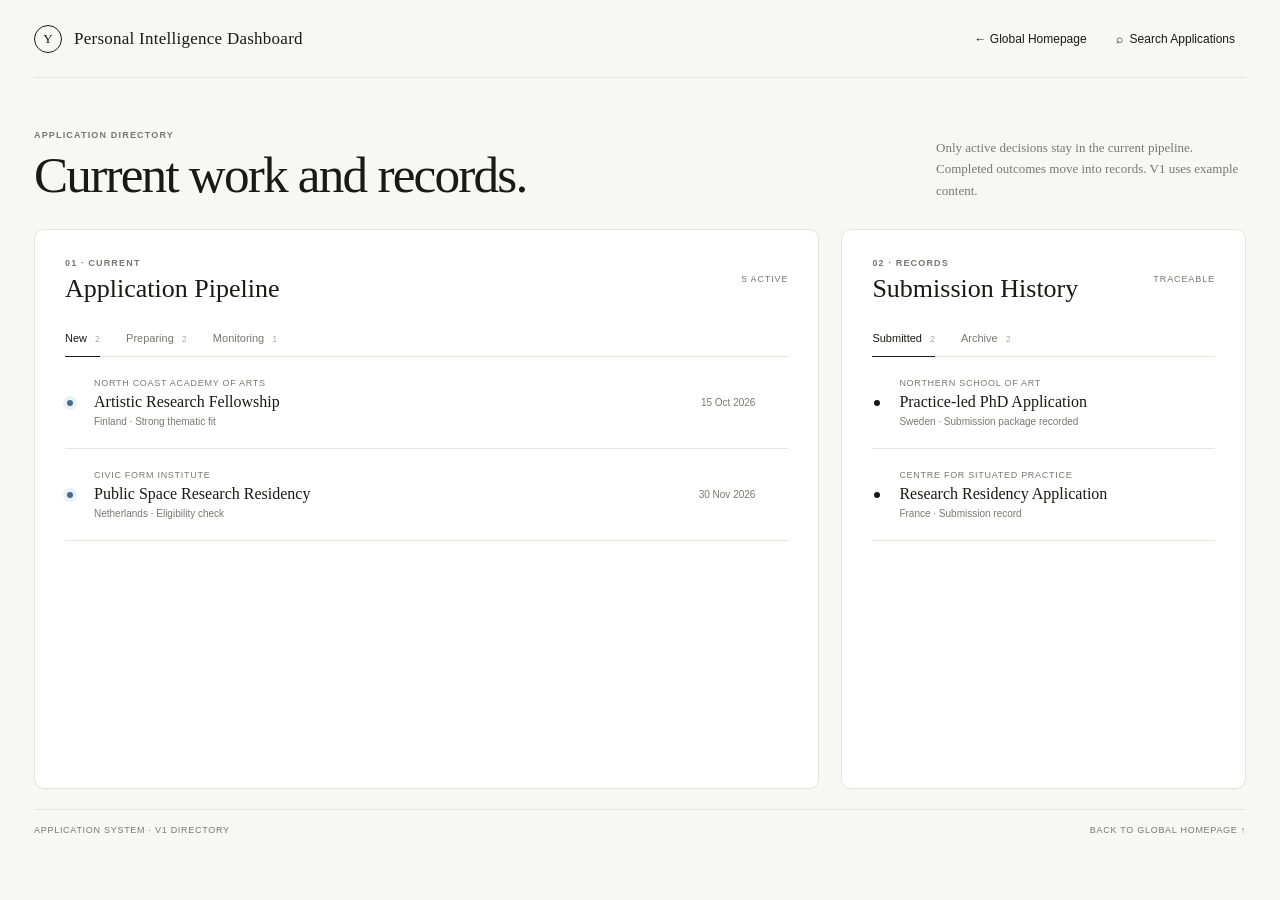
==== application.html @ 44c5dfca "Add Application directory V1 with example records" ====
<!doctype html>
<html lang="en">
<head>
  <meta charset="UTF-8" />
  <meta name="viewport" content="width=device-width, initial-scale=1.0" />
  <meta name="description" content="Application directory for current opportunities and completed records." />
  <title>Application — Personal Intelligence Dashboard</title>
  <link rel="stylesheet" href="styles.css" />
</head>
<body>
  <main class="dashboard-shell application-page">
    <header class="global-header">
      <a class="brand brand-link" href="index.html"><span class="brand-mark">Y</span><h1>Personal Intelligence Dashboard</h1></a>
      <nav><a class="nav-button back-home" href="index.html">← Global Homepage</a><button class="nav-button" id="directory-search-open" type="button"><span aria-hidden="true">⌕</span> Search Applications</button></nav>
    </header>

    <section class="directory-intro">
      <div><p class="eyebrow">Application directory</p><h2>Current work and records.</h2></div>
      <p>Only active decisions stay in the current pipeline. Completed outcomes move into records. V1 uses example content.</p>
    </section>

    <div class="application-directory-grid">
      <section class="module directory-module current-module">
        <div class="directory-module-header">
          <div><p class="eyebrow">01 · Current</p><h3>Application Pipeline</h3></div>
          <span class="directory-count" id="active-count">5 active</span>
        </div>
        <div class="directory-tabs" role="tablist" aria-label="Current application stages">
          <button class="directory-tab active" type="button" role="tab" aria-selected="true" data-stage="new">New <span>2</span></button>
          <button class="directory-tab" type="button" role="tab" aria-selected="false" data-stage="preparing">Preparing <span>2</span></button>
          <button class="directory-tab" type="button" role="tab" aria-selected="false" data-stage="monitoring">Monitoring <span>1</span></button>
        </div>
        <div class="application-list" id="current-list"></div>
      </section>

      <section class="module directory-module records-module">
        <div class="directory-module-header">
          <div><p class="eyebrow">02 · Records</p><h3>Submission History</h3></div>
          <span class="directory-count">Traceable</span>
        </div>
        <div class="directory-tabs record-tabs" role="tablist" aria-label="Application records">
          <button class="directory-tab active" type="button" role="tab" aria-selected="true" data-record="submitted">Submitted <span>2</span></button>
          <button class="directory-tab" type="button" role="tab" aria-selected="false" data-record="archive">Archive <span>2</span></button>
        </div>
        <div class="application-list record-list" id="record-list"></div>
      </section>
    </div>

    <footer class="directory-footer"><p>Application System · V1 directory</p><a href="index.html">Back to Global Homepage ↑</a></footer>
  </main>

  <div class="overlay-backdrop" id="directory-search" hidden>
    <section class="search-panel" role="dialog" aria-modal="true" aria-label="Search applications">
      <div class="search-input-wrap"><span>⌕</span><input id="directory-search-input" type="search" placeholder="Search institution, country, or status…" /><button id="directory-search-close" type="button" aria-label="Close">×</button></div>
      <div class="search-results" id="directory-search-results"><p>Search the current directory and records.</p></div>
      <div class="search-footer"><span>Application only</span><p>Keyword retrieval</p></div>
    </section>
  </div>

  <div class="overlay-backdrop detail-backdrop" id="application-detail" hidden>
    <section class="application-detail-panel" role="dialog" aria-modal="true" aria-labelledby="application-detail-title">
      <div class="application-detail-topline">
        <p class="eyebrow" id="application-detail-stage">Application</p>
        <button id="application-detail-close" type="button" aria-label="Close application details">×</button>
      </div>
      <p class="application-detail-institution" id="application-detail-institution"></p>
      <h3 id="application-detail-title"></h3>
      <div class="application-detail-meta">
        <div><span>Location</span><strong id="application-detail-place"></strong></div>
        <div><span>Date</span><strong id="application-detail-date"></strong></div>
      </div>
      <div class="application-detail-section">
        <span>Status note</span>
        <p id="application-detail-note"></p>
      </div>
      <div class="application-detail-section">
        <span>Next step</span>
        <p id="application-detail-next"></p>
      </div>
      <p class="application-detail-example">Example content · Personal records will remain local in the formal version.</p>
    </section>
  </div>
  <script src="application.js"></script>
</body>
</html>
---- styles.css ----
:root{--paper:#f7f7f4;--surface:#fff;--ink:#191917;--muted:#777773;--line:#e5e5df;--line-dark:#d6d6cf;--blue:#426c8b;--blue-soft:#eaf1f5;--amber:#9a702f;--amber-soft:#f5efe3;--radius:10px}*{box-sizing:border-box}html,body{margin:0;min-height:100%;background:var(--paper);color:var(--ink)}body{font-family:Arial,Helvetica,sans-serif;-webkit-font-smoothing:antialiased}button,input,textarea{font:inherit}button{color:inherit}.dashboard-shell{min-height:100vh;padding:0 34px 30px}.global-header{height:78px;display:flex;align-items:center;justify-content:space-between;border-bottom:1px solid var(--line)}.brand,.global-header nav,.nav-button,.capture-heading,.quiet-action,.open-link{display:flex;align-items:center}.brand{gap:12px}.brand-mark{width:28px;height:28px;border:1px solid var(--ink);border-radius:50%;display:grid;place-items:center;font-family:Georgia,serif;font-size:13px}.brand h1{margin:0;font-family:Georgia,"Times New Roman",serif;font-size:17px;font-weight:400;letter-spacing:.015em}.global-header nav{gap:7px}.nav-button{border:0;background:transparent;padding:9px 11px;gap:7px;border-radius:7px;font-size:12px;cursor:pointer}.nav-button:hover{background:#eeeeea}.nav-button kbd{border:1px solid var(--line-dark);border-radius:4px;padding:2px 5px;color:var(--muted);font-size:10px}.knowledge-button{border-left:1px solid var(--line);border-radius:0;margin-left:5px;padding-left:17px}.mobile-menu{display:none;border:0;background:transparent}.dashboard-grid{height:calc(100vh - 108px);min-height:650px;max-width:1560px;margin:30px auto 0;display:grid;grid-template-columns:minmax(264px,.82fr) minmax(520px,1.75fr) minmax(190px,.58fr);gap:22px}.left-column{min-height:0;display:grid;grid-template-rows:74px 310px minmax(0,1fr);gap:16px}.center-column{min-height:0;display:grid;grid-template-rows:1.08fr .92fr;gap:22px}.right-column{min-height:0;border-left:1px solid var(--line);padding-left:22px;display:flex;flex-direction:column}.module{background:var(--surface);border:1px solid var(--line);border-radius:var(--radius);box-shadow:0 1px 0 rgba(22,22,20,.02)}.eyebrow{margin:0;color:var(--muted);font-size:9px;letter-spacing:.13em;text-transform:uppercase;font-weight:600}.time-wrap{position:relative}.time-module{width:100%;height:100%;padding:12px 14px;border:0;background:transparent;display:flex;align-items:center;justify-content:space-between;text-align:left;cursor:pointer}.time-module>span:first-child{display:flex;flex-direction:column}.digital-time{margin-top:3px;font-size:21px;letter-spacing:-.04em;font-variant-numeric:tabular-nums}.line-icon{font-size:20px}.world-popover{position:absolute;z-index:20;top:82px;left:0;width:280px;padding:17px;background:#fff;border:1px solid var(--line-dark);border-radius:10px;box-shadow:0 18px 55px rgba(25,25,23,.12)}.popover-title{display:flex;justify-content:space-between;align-items:center}.popover-title h3{margin:4px 0 0;font-family:Georgia,serif;font-size:18px;font-weight:400}.popover-title button{width:28px;height:28px;border:1px solid var(--line);border-radius:6px;background:#fff}.zone-list{margin-top:15px;border-top:1px solid var(--line)}.zone-row{display:grid;grid-template-columns:16px 1fr auto;gap:10px;align-items:center;padding:11px 0;border-bottom:1px solid var(--line);font-size:12px}.zone-row.off{opacity:.42}.zone-row time{font-variant-numeric:tabular-nums;font-weight:600}.popover-note{margin:13px 0 0;color:var(--muted);font-size:10px}.calendar-module{padding:20px 18px 15px}.calendar-header,.section-heading,.module-title-row{display:flex;justify-content:space-between;align-items:flex-start}.calendar-header h2,.section-heading h2,.module-title-row h2{margin:5px 0 0;font-family:Georgia,"Times New Roman",serif;font-weight:400}.calendar-header h2{font-size:21px}.calendar-header h2 span{color:var(--muted);font-size:14px;font-family:Arial,sans-serif;margin-left:4px}.icon-pair{display:flex;gap:3px}.icon-pair button{width:26px;height:26px;padding:0;border:1px solid var(--line);border-radius:5px;background:#fff;cursor:pointer}.weekdays,.calendar-grid{display:grid;grid-template-columns:repeat(7,1fr)}.weekdays{margin:20px 0 7px}.weekdays span{text-align:center;color:#9a9a95;font-size:9px}.calendar-grid{row-gap:3px}.calendar-grid button{position:relative;height:28px;border:0;background:transparent;border-radius:50%;font-size:10px;cursor:pointer}.calendar-grid button:hover:not(.blank){background:#f0f0ec}.calendar-grid .cycle:before{content:"";position:absolute;left:8%;right:8%;bottom:1px;height:2px;border-radius:2px;background:#aebfcb}.calendar-grid .today{background:var(--ink);color:#fff}.calendar-grid .today:before{background:#fff;left:29%;right:29%}.calendar-grid .blank{pointer-events:none}.calendar-legend{margin-top:12px;padding-top:11px;border-top:1px solid var(--line);display:flex;align-items:center;gap:7px}.calendar-legend span{width:16px;height:3px;border-radius:2px;background:#aebfcb}.calendar-legend p{margin:0;color:var(--muted);font-size:9px}.tasks-module{padding:18px 17px 12px;display:flex;flex-direction:column;min-height:0}.section-heading h2{font-size:20px}.count-label{color:var(--muted);font-size:9px;margin-top:15px}.task-scroll{min-height:0;overflow-y:auto;margin-top:13px;padding-right:5px;scrollbar-width:thin;scrollbar-color:#d7d7d2 transparent}.task-row{display:grid;grid-template-columns:16px 1fr;gap:10px;padding:12px 2px;border-top:1px solid var(--line);cursor:pointer}.task-copy{display:flex;flex-direction:column;gap:5px}.task-copy strong{font-size:11px;line-height:1.35;font-weight:500}.task-copy small{color:var(--muted);font-size:9px}.task-row.is-done .task-copy{opacity:.42;text-decoration:line-through}.quiet-action{flex:none;gap:6px;margin-top:8px;padding:8px 1px 0;background:transparent;border:0;color:var(--muted);font-size:10px;cursor:pointer}.main-module{min-height:0;padding:29px 31px;overflow:hidden}.module-title-row{padding-bottom:22px;border-bottom:1px solid var(--line)}.module-title-row h2{font-size:clamp(27px,2vw,34px);letter-spacing:-.02em}.open-link{gap:6px;padding:8px 0;border:0;background:transparent;font-size:11px;cursor:pointer}.summary-list{display:flex;flex-direction:column}.summary-item{width:100%;min-height:74px;display:grid;grid-template-columns:36px 1fr 18px;align-items:center;gap:9px;text-align:left;background:transparent;border:0;border-bottom:1px solid var(--line);cursor:pointer}.summary-item:last-child{border-bottom:0}.summary-item:hover{background:#fafaf8}.summary-icon{width:28px;height:28px;display:grid;place-items:center;color:#5f5f5a}.status-dot{display:block;width:7px;height:7px;border-radius:50%;background:var(--ink)}.status-blue{background:var(--blue);box-shadow:0 0 0 4px var(--blue-soft)}.status-amber{background:var(--amber);box-shadow:0 0 0 4px var(--amber-soft)}.summary-copy{display:flex;min-width:0;flex-direction:column;gap:4px}.summary-copy>span{color:var(--muted);font-size:9px;text-transform:uppercase;letter-spacing:.09em}.summary-copy strong{font-family:Georgia,serif;font-size:16px;font-weight:400;white-space:nowrap;overflow:hidden;text-overflow:ellipsis}.summary-copy small{color:var(--muted);font-size:10px}.summary-item>b{opacity:0;font-weight:400;transition:.18s ease}.summary-item:hover>b{opacity:1}.reading-grid{display:grid;grid-template-columns:1fr 1fr;gap:0 24px;height:calc(100% - 80px)}.reading-grid .summary-item{min-height:100%;border-bottom:0}.reading-grid .summary-item+.summary-item{border-left:1px solid var(--line);padding-left:24px}.capture-module{padding-top:5px}.capture-heading{gap:7px}.capture-heading p{margin:0;font-size:11px;text-transform:uppercase;letter-spacing:.08em}.capture-copy{max-width:160px;margin:16px 0 20px;color:var(--muted);font-family:Georgia,serif;font-size:13px;line-height:1.55}.capture-module>button{border:1px solid var(--line-dark);background:transparent;border-radius:6px;padding:8px 10px;font-size:10px;cursor:pointer}.right-note{margin:auto 0 0;padding-bottom:3px;color:#a1a19c;font-size:9px;letter-spacing:.1em;text-transform:uppercase}.overlay-backdrop{position:fixed;inset:0;z-index:50;background:rgba(25,25,23,.14);backdrop-filter:blur(2px);display:flex;justify-content:center;align-items:flex-start;padding-top:14vh}.search-panel{width:min(620px,calc(100vw - 40px));background:#fff;border:1px solid var(--line-dark);border-radius:12px;box-shadow:0 28px 80px rgba(20,20,18,.16);overflow:hidden}.search-input-wrap{height:64px;padding:0 20px;display:grid;grid-template-columns:20px 1fr 24px;align-items:center;gap:10px;border-bottom:1px solid var(--line)}.search-input-wrap input{width:100%;border:0;outline:0;font-family:Georgia,serif;font-size:18px}.search-input-wrap button,.capture-popover>div button{border:0;background:transparent;font-size:20px;cursor:pointer}.search-results{min-height:166px;padding:10px}.search-results>p{margin:50px 14px;color:var(--muted);text-align:center;font-size:11px}.search-results>button{width:100%;display:grid;grid-template-columns:30px 1fr 20px;gap:10px;padding:12px 10px;align-items:center;border:0;border-radius:7px;background:transparent;text-align:left;font-size:12px}.search-results>button:hover{background:#f5f5f1}.search-results>button span{color:#9a9a95;font-size:9px}.search-footer{display:flex;align-items:center;justify-content:space-between;padding:10px 17px;border-top:1px solid var(--line);color:var(--muted);font-size:9px}.search-footer p{margin:0}.capture-popover{position:fixed;z-index:40;right:34px;top:88px;width:300px;padding:16px;background:#fff;border:1px solid var(--line-dark);border-radius:10px;box-shadow:0 20px 60px rgba(20,20,18,.13)}.capture-popover>div{display:flex;justify-content:space-between;align-items:center}.capture-popover textarea{width:100%;height:110px;resize:none;margin-top:14px;padding:10px;border:1px solid var(--line);border-radius:6px;outline:none;font-size:12px}.save-note{margin-top:9px;display:block;margin-left:auto;padding:7px 9px;background:var(--ink);color:#fff;border:0;border-radius:5px;font-size:10px;cursor:pointer}[hidden]{display:none!important}
@media(max-width:1050px){.dashboard-grid{grid-template-columns:280px 1fr;height:auto;min-height:calc(100vh - 110px)}.left-column{height:calc(100vh - 108px);position:sticky;top:94px}.center-column{min-height:760px}.right-column{grid-column:2;border:0;border-top:1px solid var(--line);padding:18px 0 0;flex-direction:row;justify-content:space-between}.capture-copy{display:none}.right-note{margin:0}}
@media(max-width:720px){.dashboard-shell{padding:0 17px 24px}.global-header{height:66px}.brand h1{font-size:14px}.nav-button{display:none}.mobile-menu{display:block}.dashboard-grid{height:auto;min-height:0;margin-top:18px;grid-template-columns:1fr;gap:16px}.left-column{position:static;height:auto;grid-template-rows:66px 310px 330px}.center-column{min-height:0;grid-template-rows:auto auto;gap:16px}.right-column{grid-column:1;padding:18px 0 0}.main-module{padding:23px 20px}.application-module{min-height:390px}.reading-module{min-height:330px}.reading-grid{grid-template-columns:1fr;height:auto}.reading-grid .summary-item{min-height:105px}.reading-grid .summary-item+.summary-item{border-left:0;border-top:1px solid var(--line);padding-left:0}.capture-popover{right:17px;left:17px;top:76px;width:auto}}

/* Application directory */
a{color:inherit}.open-link,.brand-link,.back-home{text-decoration:none}.application-page{min-height:100vh}.directory-intro{max-width:1560px;margin:52px auto 28px;display:flex;justify-content:space-between;align-items:flex-end}.directory-intro h2{max-width:620px;margin:9px 0 0;font-family:Georgia,"Times New Roman",serif;font-size:clamp(34px,4vw,58px);font-weight:400;line-height:1.02;letter-spacing:-.035em}.directory-intro>p{max-width:310px;margin:0;color:var(--muted);font-family:Georgia,serif;font-size:13px;line-height:1.65}.application-directory-grid{max-width:1560px;min-height:560px;margin:0 auto;display:grid;grid-template-columns:minmax(0,1.65fr) minmax(330px,.85fr);gap:22px}.directory-module{min-height:560px;padding:28px 30px;display:flex;flex-direction:column}.directory-module-header{display:flex;justify-content:space-between;align-items:flex-start}.directory-module-header h3{margin:6px 0 0;font-family:Georgia,serif;font-size:26px;font-weight:400}.directory-count{margin-top:16px;color:var(--muted);font-size:9px;text-transform:uppercase;letter-spacing:.1em}.directory-tabs{display:flex;gap:26px;margin-top:28px;border-bottom:1px solid var(--line)}.directory-tab{position:relative;padding:0 0 12px;border:0;background:transparent;color:var(--muted);font-size:11px;cursor:pointer}.directory-tab span{margin-left:5px;color:#aaa9a4;font-size:9px}.directory-tab.active{color:var(--ink)}.directory-tab.active:after{content:"";position:absolute;right:0;bottom:-1px;left:0;height:1px;background:var(--ink)}.application-list{display:flex;flex-direction:column;min-height:0}.application-card{width:100%;min-height:92px;display:grid;grid-template-columns:14px minmax(0,1fr) auto 18px;gap:13px;align-items:center;padding:16px 2px;border:0;border-bottom:1px solid var(--line);background:transparent;text-align:left;cursor:pointer}.application-card:hover{background:#fafaf8}.card-status{width:6px;height:6px;border-radius:50%;background:var(--ink)}.card-status.status-blue{background:var(--blue);box-shadow:0 0 0 4px var(--blue-soft)}.card-status.status-amber{background:var(--amber);box-shadow:0 0 0 4px var(--amber-soft)}.card-status.status-muted{background:#bbbcb7}.application-card-copy{display:flex;min-width:0;flex-direction:column;gap:5px}.application-card-copy small{color:var(--muted);font-size:9px;text-transform:uppercase;letter-spacing:.08em}.application-card-copy strong{font-family:Georgia,serif;font-size:16px;font-weight:400;white-space:nowrap;overflow:hidden;text-overflow:ellipsis}.application-card-copy span{color:var(--muted);font-size:10px}.application-date{color:var(--muted);font-size:10px;white-space:nowrap}.application-card>b{opacity:0;font-weight:400;transition:.18s ease}.application-card:hover>b{opacity:1}.records-module .application-card{grid-template-columns:12px minmax(0,1fr) 18px}.records-module .application-date{display:none}.record-list{flex:1}.directory-footer{max-width:1560px;margin:20px auto 0;padding-top:15px;border-top:1px solid var(--line);display:flex;justify-content:space-between;color:var(--muted);font-size:9px;text-transform:uppercase;letter-spacing:.08em}.directory-footer p{margin:0}.directory-footer a{text-decoration:none}
.detail-backdrop{justify-content:flex-end;align-items:stretch;padding:0}.application-detail-panel{width:min(480px,100vw);height:100%;padding:30px 32px;background:#fff;border-left:1px solid var(--line-dark);box-shadow:-24px 0 70px rgba(20,20,18,.1);overflow-y:auto}.application-detail-topline{display:flex;align-items:center;justify-content:space-between}.application-detail-topline button{width:32px;height:32px;border:1px solid var(--line);border-radius:50%;background:#fff;font-size:18px;cursor:pointer}.application-detail-institution{margin:58px 0 11px;color:var(--muted);font-size:10px;letter-spacing:.09em;text-transform:uppercase}.application-detail-panel h3{max-width:390px;margin:0;font-family:Georgia,"Times New Roman",serif;font-size:34px;font-weight:400;line-height:1.08;letter-spacing:-.025em}.application-detail-meta{display:grid;grid-template-columns:1fr 1fr;gap:20px;margin-top:34px;padding:20px 0;border-top:1px solid var(--line);border-bottom:1px solid var(--line)}.application-detail-meta div,.application-detail-section{display:flex;flex-direction:column;gap:7px}.application-detail-meta span,.application-detail-section>span{color:var(--muted);font-size:9px;letter-spacing:.09em;text-transform:uppercase}.application-detail-meta strong{font-size:11px;font-weight:500}.application-detail-section{margin-top:26px}.application-detail-section p{margin:0;font-family:Georgia,serif;font-size:14px;line-height:1.6}.application-detail-example{margin:42px 0 0;padding-top:17px;border-top:1px solid var(--line);color:var(--muted);font-size:9px;line-height:1.5}
@media(max-width:900px){.directory-intro{margin-top:34px}.application-directory-grid{grid-template-columns:1fr}.directory-module{min-height:480px}.directory-intro>p{display:none}}
@media(max-width:720px){.application-page .global-header nav .back-home{display:flex}.directory-intro{margin:28px auto 20px}.directory-intro h2{font-size:36px}.directory-module{min-height:460px;padding:22px 18px}.directory-tabs{gap:18px;overflow-x:auto}.application-card{grid-template-columns:12px minmax(0,1fr) 18px}.application-date{display:none}.directory-footer{margin-top:16px}.application-detail-panel{padding:24px 20px}.application-detail-institution{margin-top:42px}.application-detail-panel h3{font-size:29px}}
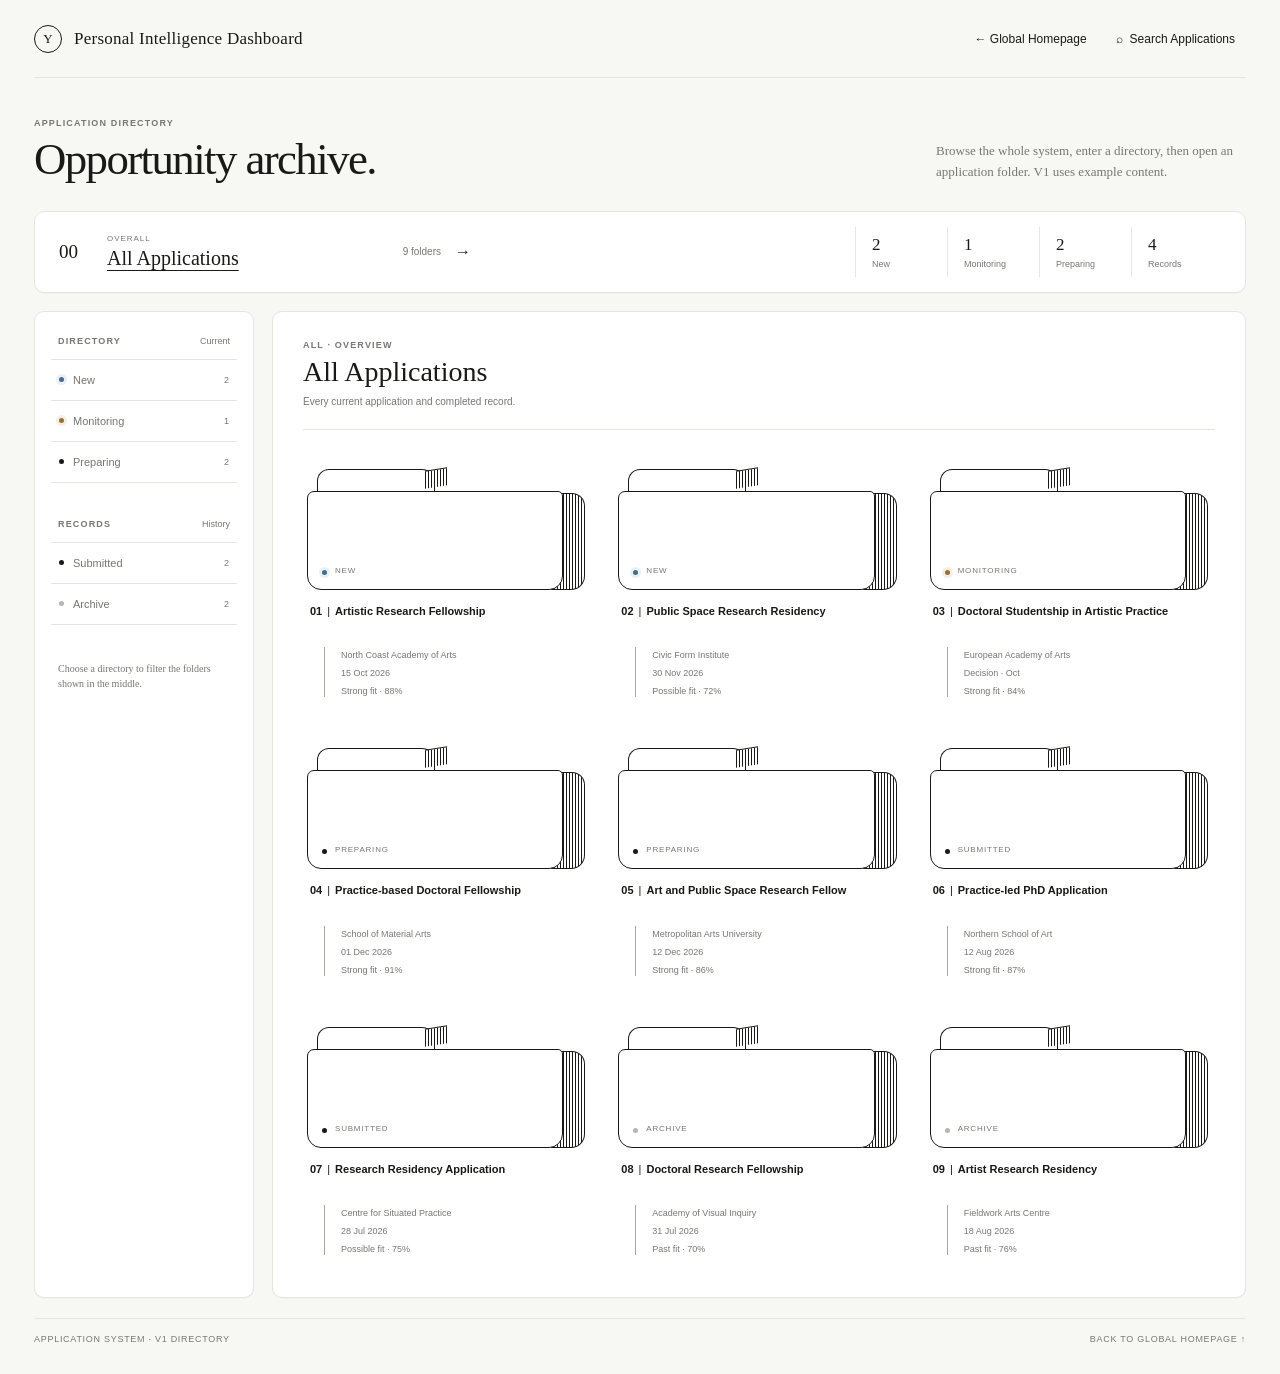
==== commit f42c4e73: "Rebuild Application directory with folder browser" ====
--- a/application.html
+++ b/application.html
@@ -14,35 +14,49 @@
       <nav><a class="nav-button back-home" href="index.html">← Global Homepage</a><button class="nav-button" id="directory-search-open" type="button"><span aria-hidden="true">⌕</span> Search Applications</button></nav>
     </header>
 
-    <section class="directory-intro">
-      <div><p class="eyebrow">Application directory</p><h2>Current work and records.</h2></div>
-      <p>Only active decisions stay in the current pipeline. Completed outcomes move into records. V1 uses example content.</p>
+    <section class="directory-intro application-intro">
+      <div><p class="eyebrow">Application directory</p><h2>Opportunity archive.</h2></div>
+      <p>Browse the whole system, enter a directory, then open an application folder. V1 uses example content.</p>
     </section>
 
-    <div class="application-directory-grid">
-      <section class="module directory-module current-module">
-        <div class="directory-module-header">
-          <div><p class="eyebrow">01 · Current</p><h3>Application Pipeline</h3></div>
-          <span class="directory-count" id="active-count">5 active</span>
+    <section class="module application-all" aria-label="All applications">
+      <button class="application-all-button active" type="button" data-view="all" aria-pressed="true">
+        <span class="all-index">00</span>
+        <span><small>Overall</small><strong>All Applications</strong></span>
+        <span class="all-total" id="all-total">9 folders</span>
+        <b>→</b>
+      </button>
+      <div class="application-all-counts" aria-label="Application counts">
+        <span><b id="count-new">2</b> New</span>
+        <span><b id="count-monitoring">1</b> Monitoring</span>
+        <span><b id="count-preparing">2</b> Preparing</span>
+        <span><b id="count-records">4</b> Records</span>
+      </div>
+    </section>
+
+    <div class="application-browser">
+      <aside class="module application-sidebar" aria-label="Application directories">
+        <div class="sidebar-heading"><p class="eyebrow">Directory</p><span>Current</span></div>
+        <nav class="directory-nav" aria-label="Current application stages">
+          <button type="button" data-view="new"><span><i class="status-blue"></i>New</span><b id="nav-new">2</b></button>
+          <button type="button" data-view="monitoring"><span><i class="status-amber"></i>Monitoring</span><b id="nav-monitoring">1</b></button>
+          <button type="button" data-view="preparing"><span><i></i>Preparing</span><b id="nav-preparing">2</b></button>
+        </nav>
+        <div class="sidebar-heading records-heading"><p class="eyebrow">Records</p><span>History</span></div>
+        <nav class="directory-nav" aria-label="Application records">
+          <button type="button" data-view="submitted"><span><i></i>Submitted</span><b id="nav-submitted">2</b></button>
+          <button type="button" data-view="archive"><span><i class="status-muted"></i>Archive</span><b id="nav-archive">2</b></button>
+        </nav>
+        <p class="sidebar-note">Choose a directory to filter the folders shown in the middle.</p>
+      </aside>
+
+      <section class="module folder-browser" aria-live="polite">
+        <div class="folder-browser-header">
+          <div><p class="eyebrow" id="folder-view-label">All · Overview</p><h3 id="folder-view-title">All Applications</h3><p id="folder-view-description">Every current application and completed record.</p></div>
+          <button class="manual-add-button" id="manual-add-open" type="button" hidden>＋ Add manually</button>
         </div>
-        <div class="directory-tabs" role="tablist" aria-label="Current application stages">
-          <button class="directory-tab active" type="button" role="tab" aria-selected="true" data-stage="new">New <span>2</span></button>
-          <button class="directory-tab" type="button" role="tab" aria-selected="false" data-stage="preparing">Preparing <span>2</span></button>
-          <button class="directory-tab" type="button" role="tab" aria-selected="false" data-stage="monitoring">Monitoring <span>1</span></button>
-        </div>
-        <div class="application-list" id="current-list"></div>
-      </section>
-
-      <section class="module directory-module records-module">
-        <div class="directory-module-header">
-          <div><p class="eyebrow">02 · Records</p><h3>Submission History</h3></div>
-          <span class="directory-count">Traceable</span>
-        </div>
-        <div class="directory-tabs record-tabs" role="tablist" aria-label="Application records">
-          <button class="directory-tab active" type="button" role="tab" aria-selected="true" data-record="submitted">Submitted <span>2</span></button>
-          <button class="directory-tab" type="button" role="tab" aria-selected="false" data-record="archive">Archive <span>2</span></button>
-        </div>
-        <div class="application-list record-list" id="record-list"></div>
+        <div class="folder-grid" id="folder-grid"></div>
+        <div class="folder-empty" id="folder-empty" hidden><p>No folders in this directory.</p></div>
       </section>
     </div>
 
@@ -67,17 +81,38 @@
       <h3 id="application-detail-title"></h3>
       <div class="application-detail-meta">
         <div><span>Location</span><strong id="application-detail-place"></strong></div>
-        <div><span>Date</span><strong id="application-detail-date"></strong></div>
+        <div><span>Deadline / Date</span><strong id="application-detail-date"></strong></div>
+        <div><span>Status</span><strong id="application-detail-status"></strong></div>
+        <div><span>Fit</span><strong id="application-detail-fit"></strong></div>
       </div>
       <div class="application-detail-section">
-        <span>Status note</span>
-        <p id="application-detail-note"></p>
+        <span>Official link</span>
+        <a id="application-detail-link" href="#" target="_blank" rel="noreferrer">Open opportunity ↗</a>
       </div>
       <div class="application-detail-section">
-        <span>Next step</span>
-        <p id="application-detail-next"></p>
+        <span>Why it fits</span>
+        <ul id="application-detail-fit-notes"></ul>
       </div>
+      <div class="application-detail-section"><span>Notes</span><p id="application-detail-note"></p></div>
+      <div class="application-detail-actions" id="application-detail-actions"></div>
       <p class="application-detail-example">Example content · Personal records will remain local in the formal version.</p>
+    </section>
+  </div>
+
+  <div class="overlay-backdrop detail-backdrop" id="manual-add" hidden>
+    <section class="manual-add-panel" role="dialog" aria-modal="true" aria-labelledby="manual-add-title">
+      <div class="application-detail-topline"><div><p class="eyebrow">Manual entry</p><h3 id="manual-add-title">Add to Monitoring</h3></div><button id="manual-add-close" type="button" aria-label="Close manual entry">×</button></div>
+      <form id="manual-add-form">
+        <label>Opportunity title<input name="title" required placeholder="e.g. Artistic Research Fellowship" /></label>
+        <label>Institution<input name="institution" required placeholder="Institution name" /></label>
+        <div class="manual-form-row"><label>Location<input name="place" placeholder="Country or city" /></label><label>Deadline<input name="date" placeholder="DD Mon YYYY" /></label></div>
+        <label>Official link<input name="link" type="url" placeholder="https://…" /></label>
+        <label>Fit<select name="fit"><option>Strong fit</option><option>Possible fit</option><option>Needs assessment</option></select></label>
+        <label>Why it fits<textarea name="fitNotes" placeholder="One reason per line"></textarea></label>
+        <label>Notes<textarea name="note" placeholder="Current status or next step"></textarea></label>
+        <p>Prototype entry · available until the page is refreshed.</p>
+        <button class="manual-form-save" type="submit">Add folder</button>
+      </form>
     </section>
   </div>
   <script src="application.js"></script>
--- a/styles.css
+++ b/styles.css
@@ -4,6 +4,12 @@
 
 /* Application directory */
 a{color:inherit}.open-link,.brand-link,.back-home{text-decoration:none}.application-page{min-height:100vh}.directory-intro{max-width:1560px;margin:52px auto 28px;display:flex;justify-content:space-between;align-items:flex-end}.directory-intro h2{max-width:620px;margin:9px 0 0;font-family:Georgia,"Times New Roman",serif;font-size:clamp(34px,4vw,58px);font-weight:400;line-height:1.02;letter-spacing:-.035em}.directory-intro>p{max-width:310px;margin:0;color:var(--muted);font-family:Georgia,serif;font-size:13px;line-height:1.65}.application-directory-grid{max-width:1560px;min-height:560px;margin:0 auto;display:grid;grid-template-columns:minmax(0,1.65fr) minmax(330px,.85fr);gap:22px}.directory-module{min-height:560px;padding:28px 30px;display:flex;flex-direction:column}.directory-module-header{display:flex;justify-content:space-between;align-items:flex-start}.directory-module-header h3{margin:6px 0 0;font-family:Georgia,serif;font-size:26px;font-weight:400}.directory-count{margin-top:16px;color:var(--muted);font-size:9px;text-transform:uppercase;letter-spacing:.1em}.directory-tabs{display:flex;gap:26px;margin-top:28px;border-bottom:1px solid var(--line)}.directory-tab{position:relative;padding:0 0 12px;border:0;background:transparent;color:var(--muted);font-size:11px;cursor:pointer}.directory-tab span{margin-left:5px;color:#aaa9a4;font-size:9px}.directory-tab.active{color:var(--ink)}.directory-tab.active:after{content:"";position:absolute;right:0;bottom:-1px;left:0;height:1px;background:var(--ink)}.application-list{display:flex;flex-direction:column;min-height:0}.application-card{width:100%;min-height:92px;display:grid;grid-template-columns:14px minmax(0,1fr) auto 18px;gap:13px;align-items:center;padding:16px 2px;border:0;border-bottom:1px solid var(--line);background:transparent;text-align:left;cursor:pointer}.application-card:hover{background:#fafaf8}.card-status{width:6px;height:6px;border-radius:50%;background:var(--ink)}.card-status.status-blue{background:var(--blue);box-shadow:0 0 0 4px var(--blue-soft)}.card-status.status-amber{background:var(--amber);box-shadow:0 0 0 4px var(--amber-soft)}.card-status.status-muted{background:#bbbcb7}.application-card-copy{display:flex;min-width:0;flex-direction:column;gap:5px}.application-card-copy small{color:var(--muted);font-size:9px;text-transform:uppercase;letter-spacing:.08em}.application-card-copy strong{font-family:Georgia,serif;font-size:16px;font-weight:400;white-space:nowrap;overflow:hidden;text-overflow:ellipsis}.application-card-copy span{color:var(--muted);font-size:10px}.application-date{color:var(--muted);font-size:10px;white-space:nowrap}.application-card>b{opacity:0;font-weight:400;transition:.18s ease}.application-card:hover>b{opacity:1}.records-module .application-card{grid-template-columns:12px minmax(0,1fr) 18px}.records-module .application-date{display:none}.record-list{flex:1}.directory-footer{max-width:1560px;margin:20px auto 0;padding-top:15px;border-top:1px solid var(--line);display:flex;justify-content:space-between;color:var(--muted);font-size:9px;text-transform:uppercase;letter-spacing:.08em}.directory-footer p{margin:0}.directory-footer a{text-decoration:none}
-.detail-backdrop{justify-content:flex-end;align-items:stretch;padding:0}.application-detail-panel{width:min(480px,100vw);height:100%;padding:30px 32px;background:#fff;border-left:1px solid var(--line-dark);box-shadow:-24px 0 70px rgba(20,20,18,.1);overflow-y:auto}.application-detail-topline{display:flex;align-items:center;justify-content:space-between}.application-detail-topline button{width:32px;height:32px;border:1px solid var(--line);border-radius:50%;background:#fff;font-size:18px;cursor:pointer}.application-detail-institution{margin:58px 0 11px;color:var(--muted);font-size:10px;letter-spacing:.09em;text-transform:uppercase}.application-detail-panel h3{max-width:390px;margin:0;font-family:Georgia,"Times New Roman",serif;font-size:34px;font-weight:400;line-height:1.08;letter-spacing:-.025em}.application-detail-meta{display:grid;grid-template-columns:1fr 1fr;gap:20px;margin-top:34px;padding:20px 0;border-top:1px solid var(--line);border-bottom:1px solid var(--line)}.application-detail-meta div,.application-detail-section{display:flex;flex-direction:column;gap:7px}.application-detail-meta span,.application-detail-section>span{color:var(--muted);font-size:9px;letter-spacing:.09em;text-transform:uppercase}.application-detail-meta strong{font-size:11px;font-weight:500}.application-detail-section{margin-top:26px}.application-detail-section p{margin:0;font-family:Georgia,serif;font-size:14px;line-height:1.6}.application-detail-example{margin:42px 0 0;padding-top:17px;border-top:1px solid var(--line);color:var(--muted);font-size:9px;line-height:1.5}
+.detail-backdrop{justify-content:center;align-items:center;padding:24px}.application-detail-panel{width:min(560px,calc(100vw - 40px));max-height:calc(100vh - 48px);padding:30px 32px;background:#fff;border:1px solid var(--line-dark);border-radius:12px;box-shadow:0 28px 80px rgba(20,20,18,.16);overflow-y:auto}.application-detail-topline{display:flex;align-items:center;justify-content:space-between}.application-detail-topline button{width:32px;height:32px;border:1px solid var(--line);border-radius:50%;background:#fff;font-size:18px;cursor:pointer}.application-detail-institution{margin:42px 0 11px;color:var(--muted);font-size:10px;letter-spacing:.09em;text-transform:uppercase}.application-detail-panel h3{max-width:430px;margin:0;font-family:Georgia,"Times New Roman",serif;font-size:34px;font-weight:400;line-height:1.08;letter-spacing:-.025em}.application-detail-meta{display:grid;grid-template-columns:1fr 1fr;gap:20px;margin-top:34px;padding:20px 0;border-top:1px solid var(--line);border-bottom:1px solid var(--line)}.application-detail-meta div,.application-detail-section{display:flex;flex-direction:column;gap:7px}.application-detail-meta span,.application-detail-section>span{color:var(--muted);font-size:9px;letter-spacing:.09em;text-transform:uppercase}.application-detail-meta strong{font-size:11px;font-weight:500}.application-detail-section{margin-top:26px}.application-detail-section p{margin:0;font-family:Georgia,serif;font-size:14px;line-height:1.6}.application-detail-example{margin:42px 0 0;padding-top:17px;border-top:1px solid var(--line);color:var(--muted);font-size:9px;line-height:1.5}
 @media(max-width:900px){.directory-intro{margin-top:34px}.application-directory-grid{grid-template-columns:1fr}.directory-module{min-height:480px}.directory-intro>p{display:none}}
 @media(max-width:720px){.application-page .global-header nav .back-home{display:flex}.directory-intro{margin:28px auto 20px}.directory-intro h2{font-size:36px}.directory-module{min-height:460px;padding:22px 18px}.directory-tabs{gap:18px;overflow-x:auto}.application-card{grid-template-columns:12px minmax(0,1fr) 18px}.application-date{display:none}.directory-footer{margin-top:16px}.application-detail-panel{padding:24px 20px}.application-detail-institution{margin-top:42px}.application-detail-panel h3{font-size:29px}}
+
+/* Application directory V2 */
+.application-intro{margin-top:40px}.application-intro h2{font-size:clamp(32px,3.5vw,52px)}.application-all{max-width:1560px;min-height:82px;margin:0 auto 18px;padding:0 22px;display:flex;align-items:center;justify-content:space-between}.application-all-button{min-width:420px;display:grid;grid-template-columns:34px 1fr auto 20px;gap:14px;align-items:center;padding:14px 2px;border:0;background:transparent;text-align:left;cursor:pointer}.application-all-button .all-index{font-family:Georgia,serif;font-size:19px}.application-all-button>span:nth-child(2){display:flex;flex-direction:column;gap:4px}.application-all-button small{color:var(--muted);font-size:8px;letter-spacing:.12em;text-transform:uppercase}.application-all-button strong{font-family:Georgia,serif;font-size:20px;font-weight:400}.application-all-button .all-total{color:var(--muted);font-size:10px}.application-all-button>b{font-weight:400}.application-all-button.active strong{text-decoration:underline;text-decoration-thickness:1px;text-underline-offset:5px}.application-all-counts{display:flex;align-items:center}.application-all-counts span{min-width:92px;padding:8px 16px;border-left:1px solid var(--line);color:var(--muted);font-size:9px}.application-all-counts b{display:block;margin-bottom:4px;color:var(--ink);font-family:Georgia,serif;font-size:17px;font-weight:400}.application-browser{max-width:1560px;min-height:620px;margin:0 auto;display:grid;grid-template-columns:220px minmax(0,1fr);gap:18px}.application-sidebar{padding:24px 16px}.sidebar-heading{display:flex;align-items:flex-end;justify-content:space-between;padding:0 7px 13px;border-bottom:1px solid var(--line)}.sidebar-heading>span{color:var(--muted);font-size:9px}.records-heading{margin-top:36px}.directory-nav{display:flex;flex-direction:column}.directory-nav button{display:flex;align-items:center;justify-content:space-between;padding:14px 8px;border:0;border-bottom:1px solid var(--line);background:transparent;color:var(--muted);font-size:11px;text-align:left;cursor:pointer}.directory-nav button>span{display:flex;align-items:center;gap:9px}.directory-nav button i{width:5px;height:5px;border-radius:50%;background:var(--ink);box-shadow:none}.directory-nav button i.status-blue{background:var(--blue);box-shadow:0 0 0 3px var(--blue-soft)}.directory-nav button i.status-amber{background:var(--amber);box-shadow:0 0 0 3px var(--amber-soft)}.directory-nav button i.status-muted{background:#b7b7b1}.directory-nav button b{font-size:9px;font-weight:400}.directory-nav button:hover,.directory-nav button.active{color:var(--ink);background:#fafaf8}.directory-nav button.active>span{font-weight:600}.sidebar-note{margin:36px 7px 0;color:var(--muted);font-family:Georgia,serif;font-size:10px;line-height:1.55}.folder-browser{min-width:0;padding:28px 30px 36px}.folder-browser-header{display:flex;align-items:flex-start;justify-content:space-between;padding-bottom:22px;border-bottom:1px solid var(--line)}.folder-browser-header h3{margin:6px 0 0;font-family:Georgia,serif;font-size:28px;font-weight:400}.folder-browser-header>div>p:last-child{margin:8px 0 0;color:var(--muted);font-size:10px}.manual-add-button{margin-top:5px;padding:8px 11px;border:1px solid var(--line-dark);border-radius:6px;background:#fff;font-size:10px;cursor:pointer}.folder-grid{display:grid;grid-template-columns:repeat(3,minmax(190px,1fr));gap:46px 30px;padding:34px 4px 6px}.opportunity-folder{min-width:0;padding:0;border:0;background:transparent;text-align:left;cursor:pointer}.folder-visual{position:relative;width:100%;height:128px;display:block;transition:transform .18s ease}.opportunity-folder:hover .folder-visual{transform:translateY(-3px)}.folder-tab{position:absolute;z-index:1;top:5px;left:10px;width:42%;height:35px;border:1px solid var(--ink);border-bottom:0;border-radius:12px 13px 0 0;background:#fff}.folder-tab:after{content:"";position:absolute;top:-1px;right:-13px;width:22px;height:17px;border-top:1px solid var(--ink);background:repeating-linear-gradient(90deg,var(--ink) 0 1px,#fff 1px 3px);transform:skewY(-9deg)}.folder-stack-lines{position:absolute;z-index:1;top:29px;right:3px;bottom:2px;width:34px;border:1px solid var(--ink);border-left:0;border-radius:0 13px 14px 0;background:repeating-linear-gradient(90deg,var(--ink) 0 1px,#fff 1px 3px)}.folder-face{position:absolute;z-index:2;top:27px;right:25px;bottom:2px;left:0;display:flex;align-items:flex-end;gap:8px;padding:14px;border:1px solid var(--ink);border-radius:7px 5px 14px 14px;background:#fff}.folder-face small{color:var(--muted);font-size:8px;letter-spacing:.1em;text-transform:uppercase}.folder-dot{width:5px;height:5px;border-radius:50%;background:var(--ink)}.folder-dot.status-blue{background:var(--blue);box-shadow:0 0 0 3px var(--blue-soft)}.folder-dot.status-amber{background:var(--amber);box-shadow:0 0 0 3px var(--amber-soft)}.folder-dot.status-muted{background:#b7b7b1}.folder-caption{display:flex;flex-direction:column;margin-top:12px;padding:0 3px}.folder-caption>strong{min-height:34px;font-size:11px;line-height:1.4;font-weight:600}.folder-caption>strong i{font-style:normal}.folder-caption>strong em{margin:0 5px;font-style:normal;font-weight:400}.folder-tree{position:relative;display:flex;flex-direction:column;gap:8px;margin:9px 0 0 14px;padding:3px 0 1px 16px;border-left:1px solid #a8a8a2}.folder-tree>span{position:relative;color:var(--muted);font-size:9px;white-space:nowrap;overflow:hidden;text-overflow:ellipsis}.folder-tree>span:before{content:"";position:absolute;top:50%;left:-16px;width:11px;border-top:1px solid #a8a8a2}.folder-empty{display:grid;min-height:380px;place-items:center;color:var(--muted);font-family:Georgia,serif;font-size:13px}.application-detail-panel{width:min(650px,calc(100vw - 40px));max-height:calc(100vh - 48px)}.application-detail-institution{margin-top:34px}.application-detail-meta{grid-template-columns:repeat(4,1fr)}.application-detail-section a{width:max-content;color:var(--ink);font-size:12px;text-decoration:underline;text-underline-offset:4px}.application-detail-section a.is-disabled{pointer-events:none;color:var(--muted);text-decoration:none}.application-detail-section ul{margin:0;padding:0;list-style:none}.application-detail-section li{position:relative;margin:7px 0;padding-left:16px;font-family:Georgia,serif;font-size:14px;line-height:1.45}.application-detail-section li:before{content:"—";position:absolute;left:0;color:var(--muted)}.application-detail-actions{display:flex;align-items:center;gap:8px;margin-top:32px;padding-top:18px;border-top:1px solid var(--line)}.detail-action{padding:9px 13px;border:1px solid var(--line-dark);border-radius:6px;background:#fff;font-size:10px;cursor:pointer}.detail-action.primary{background:var(--ink);border-color:var(--ink);color:#fff}.detail-action.danger{margin-left:auto;color:#8d433b}.manual-add-panel{width:min(600px,calc(100vw - 40px));max-height:calc(100vh - 48px);padding:27px 30px;background:#fff;border:1px solid var(--line-dark);border-radius:12px;box-shadow:0 28px 80px rgba(20,20,18,.16);overflow-y:auto}.manual-add-panel .application-detail-topline h3{margin:5px 0 0;font-family:Georgia,serif;font-size:26px;font-weight:400}.manual-add-panel form{display:flex;flex-direction:column;gap:15px;margin-top:28px}.manual-add-panel label{display:flex;flex-direction:column;gap:7px;color:var(--muted);font-size:9px;letter-spacing:.08em;text-transform:uppercase}.manual-add-panel input,.manual-add-panel select,.manual-add-panel textarea{width:100%;padding:10px;border:1px solid var(--line-dark);border-radius:6px;background:#fff;color:var(--ink);font-size:11px;letter-spacing:0;text-transform:none;outline:none}.manual-add-panel textarea{height:68px;resize:vertical}.manual-form-row{display:grid;grid-template-columns:1fr 1fr;gap:12px}.manual-add-panel form>p{margin:0;color:var(--muted);font-size:9px}.manual-form-save{align-self:flex-end;padding:9px 13px;border:0;border-radius:6px;background:var(--ink);color:#fff;font-size:10px;cursor:pointer}
+@media(max-width:1050px){.application-all-counts span{min-width:78px;padding:8px 12px}.folder-grid{grid-template-columns:repeat(2,minmax(190px,1fr))}}
+@media(max-width:760px){.application-all{align-items:stretch;flex-direction:column;padding:8px 16px}.application-all-button{min-width:0}.application-all-counts{overflow-x:auto;border-top:1px solid var(--line)}.application-all-counts span:first-child{border-left:0}.application-browser{grid-template-columns:1fr}.application-sidebar{padding:16px}.sidebar-heading,.records-heading,.sidebar-note{display:none}.directory-nav{display:grid;grid-template-columns:repeat(3,1fr)}.directory-nav+.records-heading+.directory-nav{grid-template-columns:repeat(2,1fr);margin-top:8px}.directory-nav button{border-right:1px solid var(--line)}.folder-browser{padding:24px 18px}.folder-grid{grid-template-columns:repeat(2,minmax(140px,1fr));gap:36px 18px}.folder-visual{height:105px}.application-detail-meta{grid-template-columns:1fr 1fr}.manual-form-row{grid-template-columns:1fr}}
+@media(max-width:500px){.application-all-counts span{min-width:74px}.folder-grid{grid-template-columns:1fr}.folder-visual{height:130px}.folder-browser-header h3{font-size:24px}.folder-browser-header>div>p:last-child{max-width:210px}.application-detail-actions{flex-wrap:wrap}.detail-action.danger{margin-left:0}.application-detail-panel,.manual-add-panel{padding:22px 18px}}
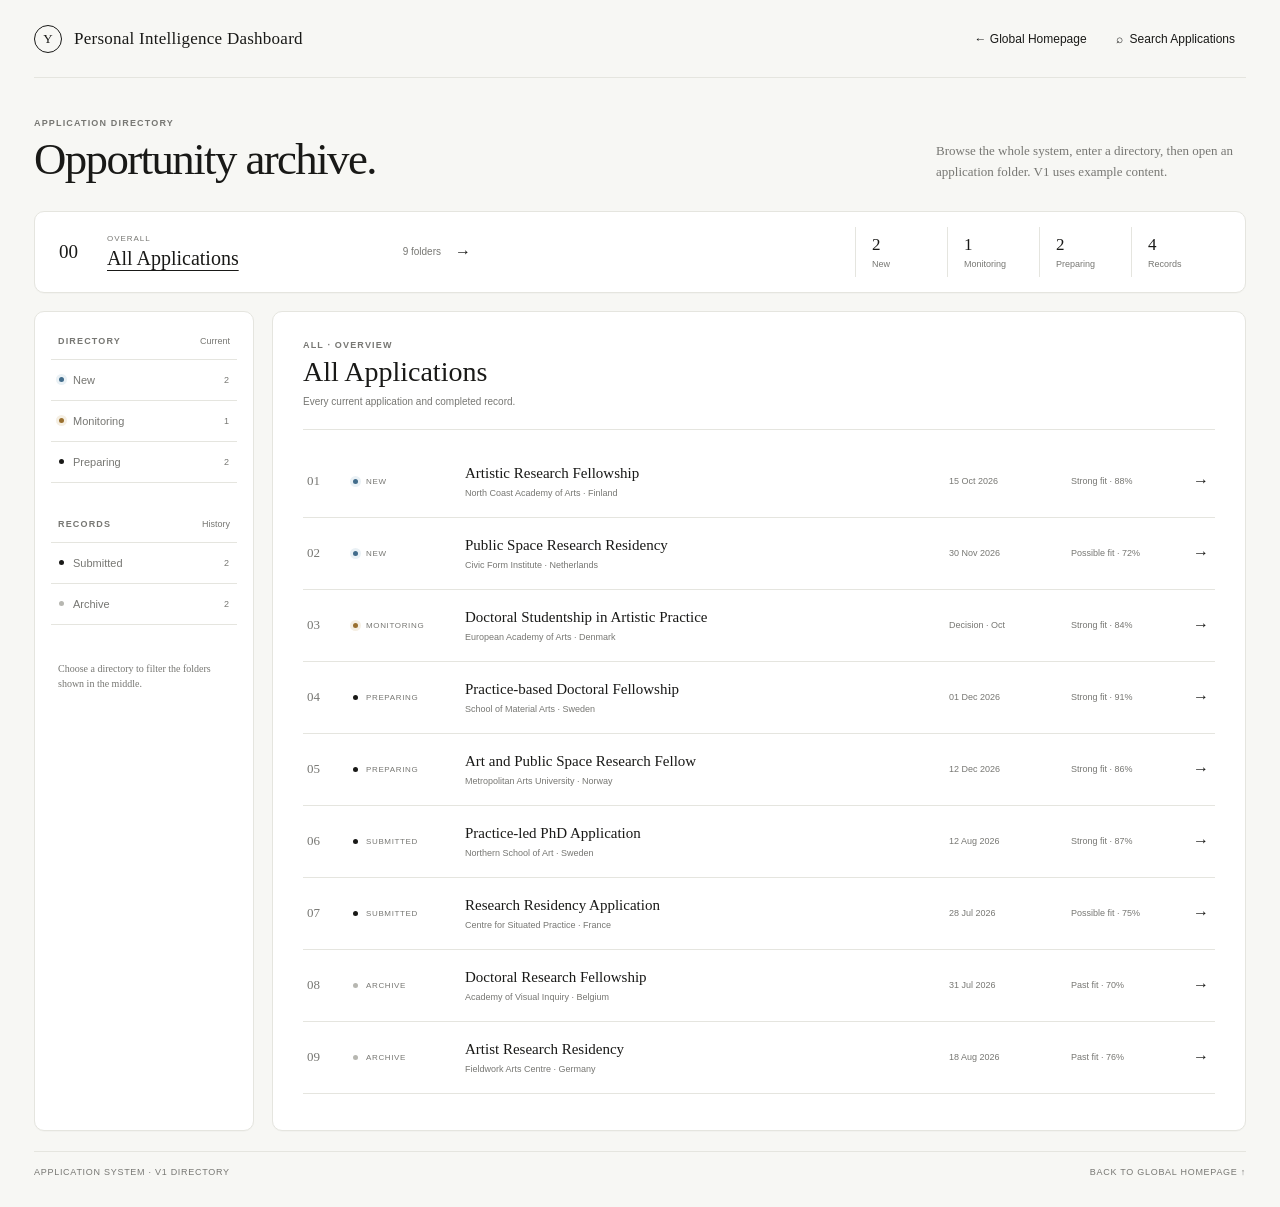
==== commit 9082b302: "Add Submitted application material folders" ====
--- a/application.html
+++ b/application.html
@@ -89,6 +89,15 @@
         <span>Official link</span>
         <a id="application-detail-link" href="#" target="_blank" rel="noreferrer">Open opportunity ↗</a>
       </div>
+      <div class="submitted-documents" id="submitted-documents" hidden>
+        <div class="submitted-documents-header">
+          <div><span>Application materials</span><p>PDF, Word, images, and supporting files</p></div>
+          <label class="document-upload-button" for="document-upload">＋ Upload materials</label>
+          <input id="document-upload" type="file" accept=".pdf,.doc,.docx,.txt,.jpg,.jpeg,.png" multiple hidden />
+        </div>
+        <div class="submitted-document-list" id="submitted-document-list"></div>
+        <p class="document-local-note">Prototype · files stay in this browser session and are not uploaded to GitHub.</p>
+      </div>
       <div class="application-detail-section">
         <span>Why it fits</span>
         <ul id="application-detail-fit-notes"></ul>
--- a/styles.css
+++ b/styles.css
@@ -13,3 +13,7 @@
 @media(max-width:1050px){.application-all-counts span{min-width:78px;padding:8px 12px}.folder-grid{grid-template-columns:repeat(2,minmax(190px,1fr))}}
 @media(max-width:760px){.application-all{align-items:stretch;flex-direction:column;padding:8px 16px}.application-all-button{min-width:0}.application-all-counts{overflow-x:auto;border-top:1px solid var(--line)}.application-all-counts span:first-child{border-left:0}.application-browser{grid-template-columns:1fr}.application-sidebar{padding:16px}.sidebar-heading,.records-heading,.sidebar-note{display:none}.directory-nav{display:grid;grid-template-columns:repeat(3,1fr)}.directory-nav+.records-heading+.directory-nav{grid-template-columns:repeat(2,1fr);margin-top:8px}.directory-nav button{border-right:1px solid var(--line)}.folder-browser{padding:24px 18px}.folder-grid{grid-template-columns:repeat(2,minmax(140px,1fr));gap:36px 18px}.folder-visual{height:105px}.application-detail-meta{grid-template-columns:1fr 1fr}.manual-form-row{grid-template-columns:1fr}}
 @media(max-width:500px){.application-all-counts span{min-width:74px}.folder-grid{grid-template-columns:1fr}.folder-visual{height:130px}.folder-browser-header h3{font-size:24px}.folder-browser-header>div>p:last-child{max-width:210px}.application-detail-actions{flex-wrap:wrap}.detail-action.danger{margin-left:0}.application-detail-panel,.manual-add-panel{padding:22px 18px}}
+.folder-grid.list-mode{display:flex;flex-direction:column;gap:0;padding:16px 0 0}.all-application-row{width:100%;min-height:72px;display:grid;grid-template-columns:34px 100px minmax(220px,1fr) 110px 110px 18px;gap:12px;align-items:center;padding:12px 4px;border:0;border-bottom:1px solid var(--line);background:transparent;text-align:left;cursor:pointer}.all-application-row:hover{background:#fafaf8}.all-row-index{color:var(--muted);font-family:Georgia,serif;font-size:13px}.all-row-stage{display:flex;align-items:center;gap:8px;color:var(--muted);font-size:8px;letter-spacing:.08em;text-transform:uppercase}.all-row-stage i{width:5px;height:5px;border-radius:50%;background:var(--ink)}.all-row-stage i.status-blue{background:var(--blue);box-shadow:0 0 0 3px var(--blue-soft)}.all-row-stage i.status-amber{background:var(--amber);box-shadow:0 0 0 3px var(--amber-soft)}.all-row-stage i.status-muted{background:#b7b7b1}.all-row-copy{display:flex;min-width:0;flex-direction:column;gap:6px}.all-row-copy strong{font-family:Georgia,serif;font-size:15px;font-weight:400;white-space:nowrap;overflow:hidden;text-overflow:ellipsis}.all-row-copy small,.all-row-date,.all-row-fit{color:var(--muted);font-size:9px}.all-application-row>b{font-weight:400}
+@media(max-width:760px){.all-application-row{grid-template-columns:30px 80px minmax(160px,1fr) 18px}.all-row-date,.all-row-fit{display:none}}
+.submitted-documents{margin-top:26px;padding:18px;border:1px solid var(--line);border-radius:8px;background:#fbfbf9}.submitted-documents-header{display:flex;align-items:center;justify-content:space-between;gap:16px}.submitted-documents-header>div{display:flex;flex-direction:column;gap:5px}.submitted-documents-header span{color:var(--muted);font-size:9px;letter-spacing:.09em;text-transform:uppercase}.submitted-documents-header p{margin:0;color:var(--muted);font-size:9px}.document-upload-button{flex:none;padding:8px 10px;border:1px solid var(--line-dark);border-radius:6px;background:#fff;font-size:9px;cursor:pointer}.submitted-document-list{display:flex;flex-direction:column;margin-top:15px;border-top:1px solid var(--line)}.submitted-document{display:grid;grid-template-columns:42px minmax(0,1fr) 18px;gap:11px;align-items:center;padding:12px 2px;border-bottom:1px solid var(--line);color:inherit;text-decoration:none}.submitted-document:hover{background:#f6f6f2}.document-type{width:36px;padding:6px 0;border:1px solid var(--line-dark);border-radius:4px;color:var(--muted);font-size:8px;text-align:center}.submitted-document>span:nth-child(2){display:flex;min-width:0;flex-direction:column;gap:5px}.submitted-document strong{font-family:Georgia,serif;font-size:12px;font-weight:400;white-space:nowrap;overflow:hidden;text-overflow:ellipsis}.submitted-document small{color:var(--muted);font-size:8px}.submitted-document>b{font-weight:400}.document-empty{margin:20px 0 5px;color:var(--muted);font-family:Georgia,serif;font-size:11px;text-align:center}.document-local-note{margin:13px 0 0;color:var(--muted);font-size:8px;line-height:1.5}
+@media(max-width:500px){.submitted-documents-header{align-items:flex-start;flex-direction:column}.document-upload-button{width:100%;text-align:center}}
